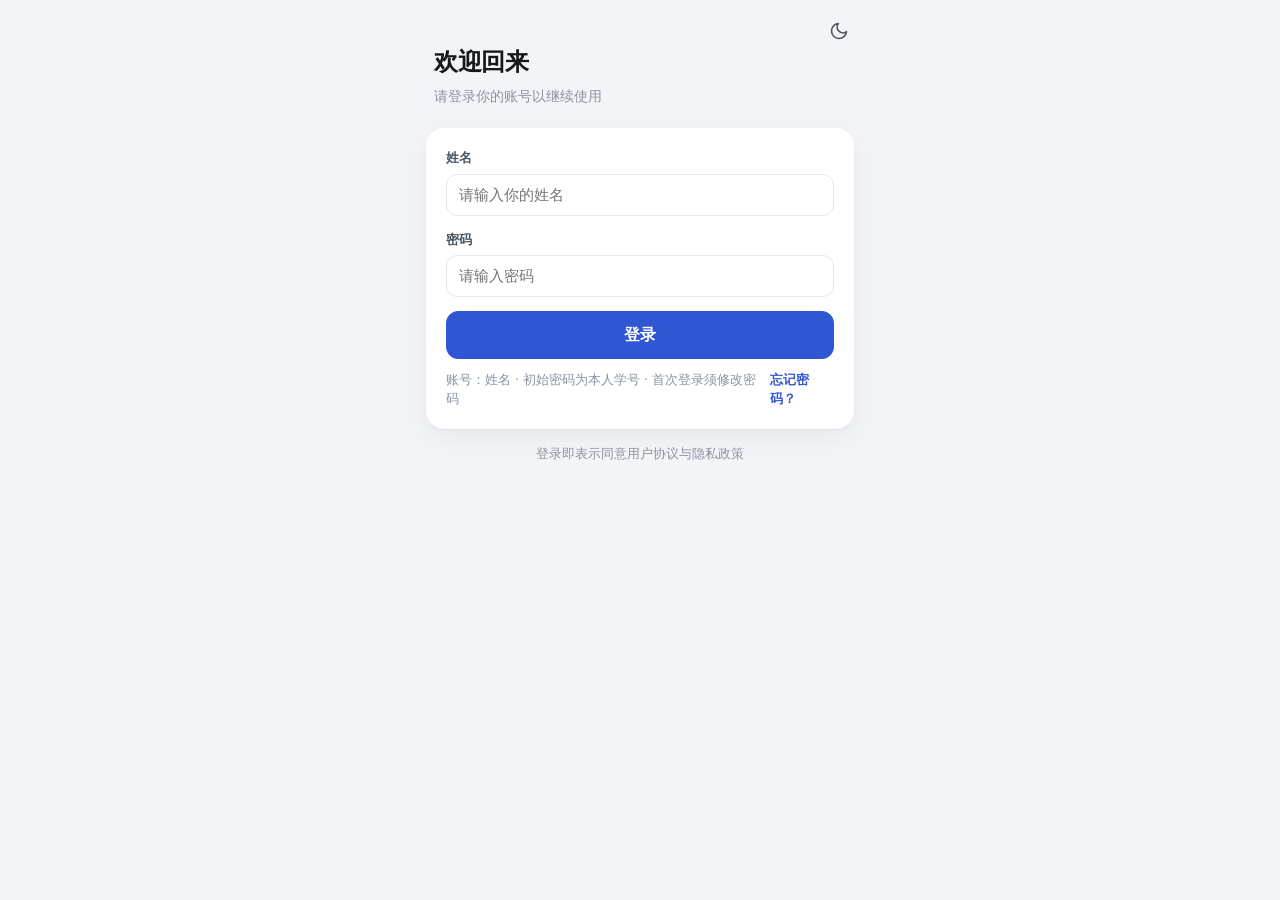
==== login-website/index.html @ b62ad220 "Initial commit: xuefeng classroom inspection system" ====
<!DOCTYPE html>
<html lang="zh-CN">
<head>
<meta charset="utf-8">
<meta name="viewport" content="width=device-width, initial-scale=1, viewport-fit=cover">
<meta name="theme-color" content="#3056d3">
<script>try{if(localStorage.getItem('demo_theme')==='dark')document.documentElement.setAttribute('data-theme','dark')}catch(e){}</script>
<meta name="format-detection" content="telephone=no">
<title>登录</title>
<link rel="icon" href="data:,">
<link rel="stylesheet" href="app.css?v=20261101c">
</head>
<body>
<div id="app">
  <div class="shell" style="max-width:460px; position:relative">
    <button class="iconbtn auth-theme" data-theme-toggle onclick="App.toggleTheme()" title="切换深色模式" aria-label="切换深色模式">
      <svg class="ic-moon" viewBox="0 0 24 24" fill="none" stroke="currentColor" stroke-width="2" stroke-linecap="round" stroke-linejoin="round"><path d="M21 12.8A9 9 0 1 1 11.2 3a7 7 0 0 0 9.8 9.8z"/></svg>
      <svg class="ic-sun" viewBox="0 0 24 24" fill="none" stroke="currentColor" stroke-width="2" stroke-linecap="round" stroke-linejoin="round" style="display:none"><circle cx="12" cy="12" r="4"/><path d="M12 2v2M12 20v2M4.9 4.9l1.4 1.4M17.7 17.7l1.4 1.4M2 12h2M20 12h2M4.9 19.1l1.4-1.4M17.7 6.3l1.4-1.4"/></svg>
    </button>

    <div class="auth-hero">
      <h1>欢迎回来</h1>
      <p>请登录你的账号以继续使用</p>
    </div>

    <div class="auth-card">
      <div class="formerr" id="err" style="display:none"></div>

      <div class="field">
        <label class="label" for="name">姓名</label>
        <input class="input" id="name" placeholder="请输入你的姓名" autocomplete="username">
      </div>
      <div class="field">
        <label class="label" for="pwd">密码</label>
        <input class="input" id="pwd" type="password" placeholder="请输入密码" autocomplete="current-password">
      </div>

      <button class="btn btn-primary btn-block btn-lg" id="loginBtn" onclick="doLogin()">登录</button>

      <div class="row between mt12">
        <span class="tiny muted">账号：姓名 · 初始密码为本人学号 · 首次登录须修改密码</span>
        <a class="link tiny" href="forgot.html">忘记密码？</a>
      </div>
    </div>

    <div class="center tiny muted mt16">登录即表示同意用户协议与隐私政策</div>
  </div>
</div>

<script src="vendor/workbuddy-cloud-sdk.js?v=20261101c"></script>
<script src="config.js?v=20261101c"></script>
<script src="app.js?v=20261101c"></script>
<script>
function showErr(msg) {
  var el = document.getElementById('err')
  el.textContent = msg
  el.style.display = 'block'
}

function doLogin() {
  var errEl = document.getElementById('err')
  errEl.style.display = 'none'

  var name = document.getElementById('name').value.trim()
  var pwd = document.getElementById('pwd').value

  if (!name) { showErr('请输入姓名'); return }
  if (!pwd) { showErr('请输入密码'); return }

  var btn = document.getElementById('loginBtn')
  btn.disabled = true
  btn.textContent = '登录中…'

  App.login(name, pwd).then(function () {
    location.href = 'home.html'
  }).catch(function (e) {
    showErr(App.errText(e))
    btn.disabled = false
    btn.textContent = '登录'
  })
}

document.getElementById('pwd').addEventListener('keyup', function (e) {
  if (e.key === 'Enter') doLogin()
})
document.getElementById('name').addEventListener('keyup', function (e) {
  if (e.key === 'Enter') doLogin()
})
</script>
</body>
</html>
---- login-website/app.css ----
/* 登录 / 首页 共享样式（设计规范参考主项目 app.css） */
:root {
  --bg: #f2f4f7;
  --card: #ffffff;
  --ink: #16181d;
  --ink-2: #4b5563;
  --muted: #8b93a1;
  --line: #e6e8ee;
  --pri: #3056d3;
  --pri-soft: #eef2ff;
  --ok: #12855b;
  --ok-soft: #e8f7f0;
  --warn: #b45309;
  --warn-soft: #fef4e6;
  --bad: #d92d20;
  --bad-soft: #fdecea;
  --radius: 14px;
  --shadow: 0 1px 2px rgba(16, 24, 40, .04), 0 8px 24px rgba(16, 24, 40, .05);
}

* { box-sizing: border-box; -webkit-tap-highlight-color: transparent; }

html, body { margin: 0; padding: 0; }

body {
  background: var(--bg);
  color: var(--ink);
  font-family: system-ui, -apple-system, "PingFang SC", "Hiragino Sans GB", "Microsoft YaHei", sans-serif;
  font-size: 15px;
  line-height: 1.5;
  -webkit-font-smoothing: antialiased;
}

#app { min-height: 100vh; }

.shell { max-width: 620px; margin: 0 auto; padding: 0 16px 96px; }

/* ---------- 顶部栏 ---------- */
.topbar {
  position: sticky; top: 0; z-index: 20;
  display: flex; align-items: center; gap: 8px;
  height: 54px; padding: 0 12px;
  background: rgba(242, 244, 247, .92);
  backdrop-filter: saturate(1.4) blur(8px);
  border-bottom: 1px solid rgba(230, 232, 238, .8);
}
.topbar h1 { font-size: 16px; font-weight: 650; margin: 0; flex: 1; text-align: center; }
.topbar .side { width: 56px; display: flex; align-items: center; }
.topbar .side.right { justify-content: flex-end; }
.iconbtn {
  border: none; background: transparent; color: var(--ink-2);
  font-size: 20px; width: 34px; height: 34px; border-radius: 10px;
  display: flex; align-items: center; justify-content: center; cursor: pointer;
}
.iconbtn:active { background: #e9ecf2; }
.iconbtn.back { width: 44px; height: 44px; font-size: 30px; line-height: 1; border-radius: 12px; }
.iconbtn svg { width: 20px; height: 20px; }

/* ---------- 卡片 ---------- */
.card {
  background: var(--card); border-radius: var(--radius);
  box-shadow: var(--shadow); padding: 16px; margin-bottom: 12px;
}

.hd { display: flex; align-items: baseline; justify-content: space-between; gap: 8px; margin-bottom: 10px; }
.hd h2 { font-size: 15px; margin: 0; font-weight: 650; }
.muted { color: var(--muted); }
.ink2 { color: var(--ink-2); }
.tiny { font-size: 12.5px; }
.sm { font-size: 13.5px; }
.strong { font-weight: 650; }
.center { text-align: center; }
.mt8 { margin-top: 8px; } .mt12 { margin-top: 12px; } .mt16 { margin-top: 16px; }
.mb0 { margin-bottom: 0; }
.row { display: flex; align-items: center; gap: 8px; }
.between { justify-content: space-between; }

/* ---------- 按钮 ---------- */
.btn {
  appearance: none; border: 1px solid var(--line); background: #fff; color: var(--ink);
  height: 42px; padding: 0 16px; border-radius: 11px; font-size: 14.5px; font-weight: 600;
  display: inline-flex; align-items: center; justify-content: center; gap: 6px;
  cursor: pointer; transition: transform .06s ease, background .15s ease;
}
.btn:active { transform: scale(.985); }
.btn[disabled] { opacity: .45; cursor: not-allowed; }
.btn-primary { background: var(--pri); border-color: var(--pri); color: #fff; }
.btn-ghost { background: transparent; border-color: transparent; color: var(--pri); padding: 0 8px; }
.btn-danger { background: #fff; border-color: #f3c9c6; color: var(--bad); }
.btn-block { width: 100%; }
.btn-lg { height: 48px; font-size: 15.5px; border-radius: 12px; }

/* ---------- 表单 ---------- */
.field { margin-bottom: 14px; }
.label { display: block; font-size: 13px; color: var(--ink-2); margin-bottom: 6px; font-weight: 600; }
.input {
  width: 100%; border: 1px solid var(--line); border-radius: 11px; background: #fff;
  padding: 11px 12px; font-size: 15px; color: var(--ink); font-family: inherit;
  outline: none; transition: border-color .15s, box-shadow .15s;
}
.input:focus { border-color: var(--pri); box-shadow: 0 0 0 3px rgba(48, 86, 211, .12); }
.formerr {
  background: var(--bad-soft); color: #912018; border-radius: 10px;
  padding: 9px 12px; font-size: 13.5px; margin-bottom: 12px;
  text-align: center;
}
.notice {
  background: var(--pri-soft); border: 1px solid #dbe4ff; color: #24306b;
  border-radius: 11px; padding: 12px 14px; font-size: 14px;
}
.okbox {
  background: var(--ok-soft); color: #0d6b49; border-radius: 10px;
  padding: 10px 12px; font-size: 13.5px; margin-bottom: 12px; line-height: 1.55;
  text-align: center;
}

/* ---------- 登录页头部 ---------- */
.auth-hero { padding: 44px 8px 22px; }
.auth-hero h1 { font-size: 24px; margin: 0 0 6px; letter-spacing: -.5px; }
.auth-hero p { margin: 0; color: var(--muted); font-size: 13.5px; }
.auth-card { background: #fff; border-radius: 18px; padding: 20px; box-shadow: var(--shadow); }
.auth-theme { position: absolute; top: 14px; right: 14px; }

.link { color: var(--pri); cursor: pointer; text-decoration: none; font-weight: 600; }

/* ---------- 数据块 ---------- */
.stat-grid { display: grid; grid-template-columns: repeat(3, 1fr); gap: 10px; }
.stat { background: #fff; border-radius: 12px; padding: 12px 10px; text-align: center; border: 1px solid var(--line); }
.stat .n { font-size: 24px; font-weight: 700; line-height: 1.15; letter-spacing: -.5px; }
.stat .t { font-size: 12px; color: var(--muted); margin-top: 2px; }
.stat.warn .n { color: var(--warn); }
.stat.ok .n { color: var(--ok); }

/* ---------- 列表 ---------- */
.list { display: flex; flex-direction: column; gap: 10px; }
.litem {
  background: #fff; border: 1px solid var(--line); border-radius: 12px;
  padding: 12px 14px;
}
.litem .t1 { font-weight: 650; font-size: 14.5px; }
.litem .t2 { font-size: 12.8px; color: var(--muted); margin-top: 3px; }

/* ---------- 深色主题 ---------- */
:root[data-theme="dark"] {
  --bg: #14171d;
  --card: #1b1f27;
  --ink: #e7eaf0;
  --ink-2: #a8b0be;
  --muted: #6b7487;
  --line: #2a3040;
  --pri: #6f8dff;
  --pri-soft: #1c2440;
  --ok: #3ecf8e;
  --ok-soft: #12291f;
  --warn: #e9c48c;
  --warn-soft: #2b2113;
  --bad: #ff8a80;
  --bad-soft: #331a18;
  --shadow: 0 1px 2px rgba(0, 0, 0, .2), 0 8px 24px rgba(0, 0, 0, .25);
}

[data-theme="dark"] .topbar {
  background: rgba(20, 23, 29, .92);
  border-bottom-color: var(--line);
}
[data-theme="dark"] .iconbtn:active { background: #232833; }
[data-theme="dark"] .btn,
[data-theme="dark"] .litem,
[data-theme="dark"] .stat,
[data-theme="dark"] .auth-card { background: #1b1f27; }
[data-theme="dark"] .btn-primary { background: #3b5bd9; border-color: #3b5bd9; color: #fff; }
[data-theme="dark"] .btn-danger { background: #1b1f27; border-color: #6b3a36; color: var(--bad); }
[data-theme="dark"] .btn-ghost { background: transparent; border-color: transparent; color: var(--pri); }
[data-theme="dark"] .input { background: #1b1f27; color: var(--ink); }
[data-theme="dark"] .input::placeholder { color: #6b7487; }
[data-theme="dark"] .notice { background: var(--pri-soft); border-color: #2f3c66; color: #cfd9f7; }
[data-theme="dark"] .okbox { color: #8fe3c0; }
[data-theme="dark"] .formerr { color: #ffb4ad; }
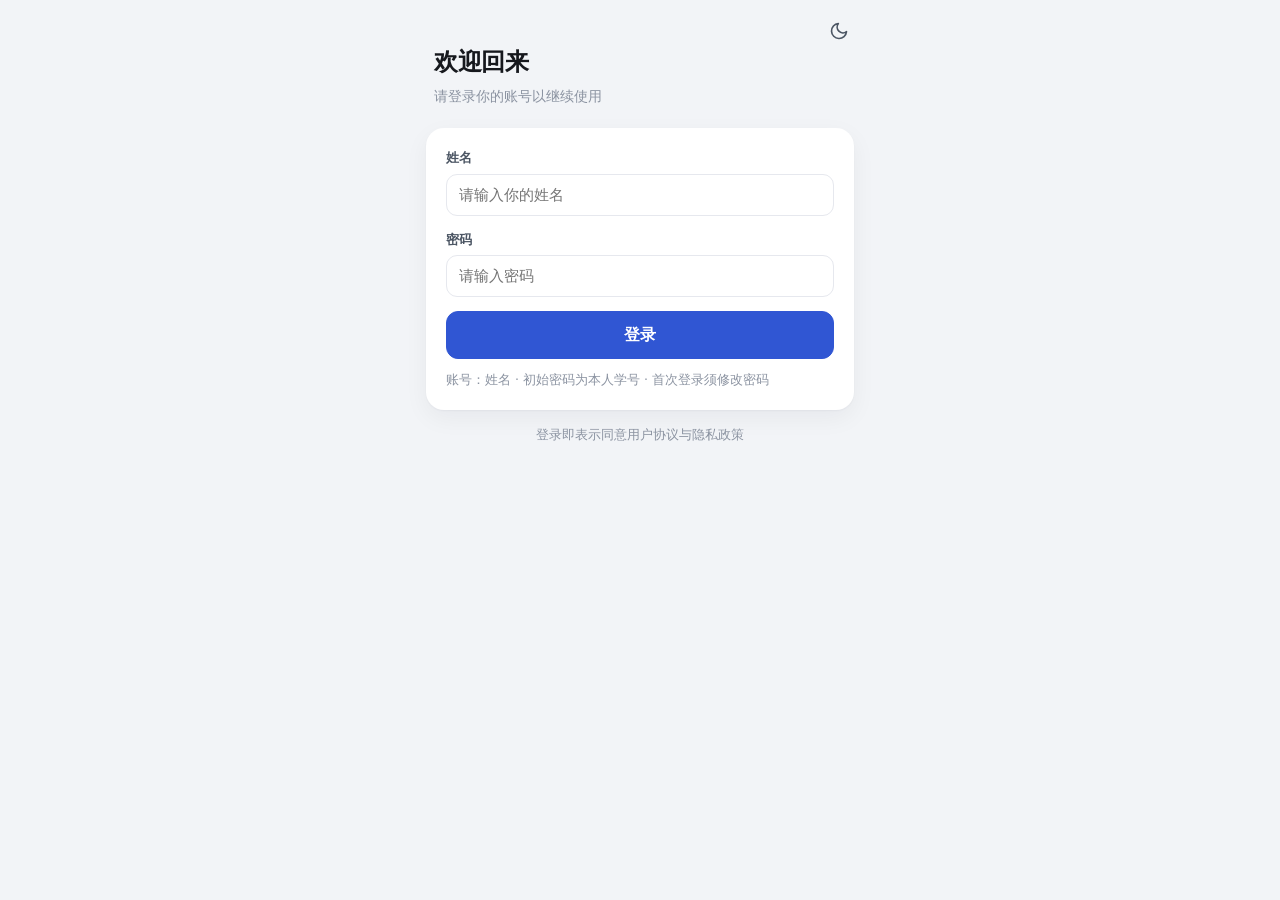
==== commit 9593ec1b: "feat!: replace approval workflow with return-and-refill loop; drop notices and early-leave BREAKING " ====
--- a/login-website/index.html
+++ b/login-website/index.html
@@ -39,7 +39,6 @@
 
       <div class="row between mt12">
         <span class="tiny muted">账号：姓名 · 初始密码为本人学号 · 首次登录须修改密码</span>
-        <a class="link tiny" href="forgot.html">忘记密码？</a>
       </div>
     </div>
 
